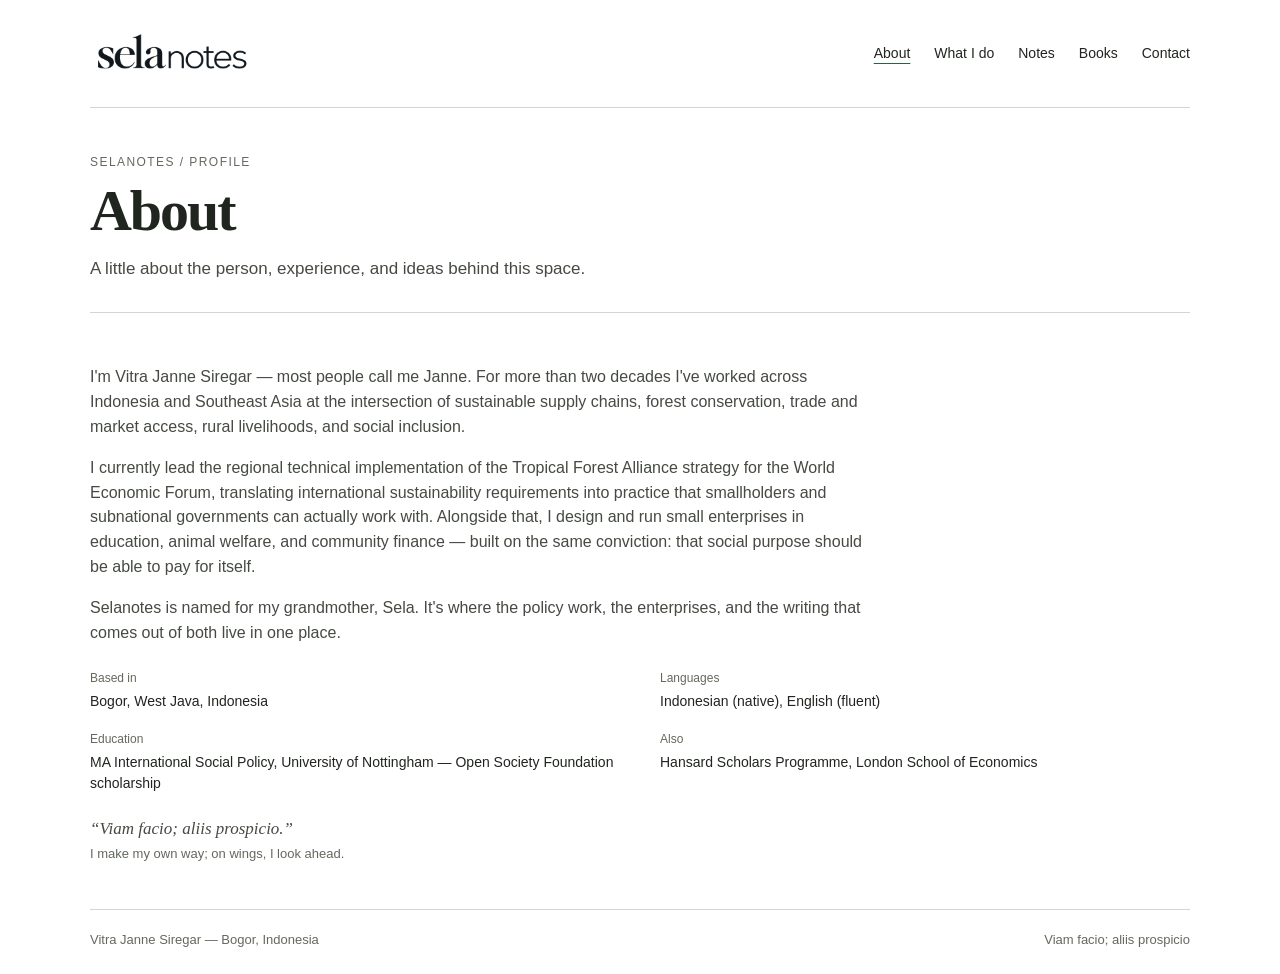
==== about.html @ a838366c "Add dedicated about page and shared styles" ====
<!doctype html>
<html lang="en">
<head><meta charset="utf-8" /><meta name="viewport" content="width=device-width, initial-scale=1" /><meta name="description" content="About Vitra Janne Siregar and the story behind Selanotes." /><title>About — Selanotes</title><link rel="stylesheet" href="site.css" /></head>
<body>
  <header class="site-header wrap"><a class="brand" href="index.html" aria-label="Selanotes home"><img src="assets/selanotes-logo.png" width="900" height="221" alt="Selanotes" /></a><nav aria-label="Main navigation"><a href="about.html" aria-current="page">About</a><a href="work.html">What I do</a><a href="notes.html">Notes</a><a href="books.html">Books</a><a href="contact.html">Contact</a></nav></header>
  <main>
    <header class="page-heading wrap"><p class="eyebrow">Selanotes / Profile</p><h1>About</h1><p class="page-intro">A little about the person, experience, and ideas behind this space.</p></header>
    <section class="content wrap">
      <p>I'm Vitra Janne Siregar — most people call me Janne. For more than two decades I've worked across Indonesia and Southeast Asia at the intersection of sustainable supply chains, forest conservation, trade and market access, rural livelihoods, and social inclusion.</p>
      <p>I currently lead the regional technical implementation of the Tropical Forest Alliance strategy for the World Economic Forum, translating international sustainability requirements into practice that smallholders and subnational governments can actually work with. Alongside that, I design and run small enterprises in education, animal welfare, and community finance — built on the same conviction: that social purpose should be able to pay for itself.</p>
      <p>Selanotes is named for my grandmother, Sela. It's where the policy work, the enterprises, and the writing that comes out of both live in one place.</p>
      <div class="bio-details">
        <div><span class="detail-label">Based in</span><div class="detail-value">Bogor, West Java, Indonesia</div></div>
        <div><span class="detail-label">Languages</span><div class="detail-value">Indonesian (native), English (fluent)</div></div>
        <div><span class="detail-label">Education</span><div class="detail-value">MA International Social Policy, University of Nottingham — Open Society Foundation scholarship</div></div>
        <div><span class="detail-label">Also</span><div class="detail-value">Hansard Scholars Programme, London School of Economics</div></div>
      </div>
      <p class="motto">“Viam facio; aliis prospicio.”<span class="motto-caption">I make my own way; on wings, I look ahead.</span></p>
    </section>
  </main>
  <footer class="site-footer wrap"><span>Vitra Janne Siregar — Bogor, Indonesia</span><span>Viam facio; aliis prospicio</span></footer>
</body>
</html>
---- site.css ----
:root {
  color-scheme: light;
  --paper: #fff;
  --soft: #f1f1ec;
  --ink: #20251f;
  --muted: #64695e;
  --rule: #d4d5ce;
  --forest: #315d48;
  --teal: #32766f;
  --rust: #87573e;
  --navy: #1d2944;
  --gold: #bd9148;
  --display: "Baskerville", "Palatino Linotype", "Book Antiqua", Georgia, serif;
}
* { box-sizing: border-box; }
html { scroll-behavior: smooth; }
body { margin: 0; color: var(--ink); background: var(--paper); font: 16px/1.55 Arial, Helvetica, sans-serif; -webkit-font-smoothing: antialiased; }
a { color: inherit; }
.wrap { width: min(100% - 48px, 1100px); margin-inline: auto; }
.site-header { min-height: 108px; display: flex; justify-content: space-between; align-items: center; gap: 28px; border-bottom: 1px solid var(--rule); }
.brand { display: inline-flex; width: 160px; flex: 0 0 auto; align-items: center; line-height: 0; }
.brand img { display: block; width: 100%; height: auto; }
nav { display: flex; flex-wrap: wrap; justify-content: flex-end; gap: 8px 24px; }
nav a { padding: 8px 0; font-size: 14px; text-decoration: none; }
nav a:hover, nav a[aria-current="page"] { text-decoration: underline; text-decoration-color: var(--forest); text-decoration-thickness: 1px; text-underline-offset: 5px; }
.page-heading { padding: 45px 0 30px; border-bottom: 1px solid var(--rule); }
.eyebrow { margin: 0 0 8px; color: var(--muted); font-size: 12px; letter-spacing: .12em; text-transform: uppercase; }
h1, h2, h3 { font-family: var(--display); font-weight: 600; }
h1 { max-width: 800px; margin: 0; font-size: clamp(36px, 5vw, 58px); letter-spacing: -.035em; line-height: 1.06; }
.page-intro { max-width: 740px; margin: 15px 0 0; color: #454a42; font-size: 17px; line-height: 1.55; }
.content { padding: 36px 0 48px; }
.content h2 { margin: 0 0 14px; font-size: 23px; }
.content h3 { margin: 0 0 7px; font-size: 18px; }
.content p { max-width: 780px; color: #454a42; }
.content p:last-child { margin-bottom: 0; }
.home-intro { padding: 49px 0 44px; border-bottom: 1px solid var(--rule); }
.location { margin: 0 0 14px; color: var(--muted); font-size: 13px; }
.home-intro h1 { max-width: 770px; }
.home-intro .page-intro { margin-top: 20px; }
.role { max-width: 760px; margin: 11px 0 0; color: var(--muted); font-size: 15px; }
.button { display: inline-block; margin-top: 22px; padding: 12px 17px; color: #fff; background: var(--ink); font-size: 14px; font-weight: 700; text-decoration: none; }
.button:hover { background: #3d493e; }
.teaser-grid { display: grid; grid-template-columns: repeat(3, minmax(0, 1fr)); gap: 22px; padding: 30px 0 42px; }
.teaser { padding-top: 14px; border-top: 1px solid var(--ink); }
.teaser h2 { margin: 0 0 7px; font-size: 20px; }
.teaser p { margin: 0; color: var(--muted); font-size: 14px; }
.text-link { display: inline-block; margin-top: 12px; font-size: 13px; font-weight: 700; text-decoration: none; }
.text-link:hover { text-decoration: underline; text-underline-offset: 3px; }
.bio-details { display: grid; grid-template-columns: repeat(2, minmax(0, 1fr)); gap: 18px 40px; margin-top: 24px; }
.detail-label { display: block; margin-bottom: 3px; color: var(--muted); font-size: 12px; }
.detail-value { font-size: 14px; line-height: 1.5; }
.motto { margin: 22px 0 0; color: #835a43; font-family: Georgia, serif; font-size: 17px; font-style: italic; }
.motto-caption { display: block; margin-top: 4px; color: var(--muted); font: normal 13px Arial, sans-serif; }
.pillar { border: 1px solid var(--ink); }
.pillar-card { padding: 19px 22px 18px; }
.pillar-card + .pillar-card { border-top: 1px solid var(--ink); }
.square { display: inline-block; width: 9px; height: 9px; margin: 0 8px 0 0; background: var(--forest); vertical-align: 1px; }
.pillar-card:nth-child(2) .square { background: var(--teal); }
.pillar-card:nth-child(3) .square { background: var(--rust); }
.pillar-card h2 { display: inline-block; margin: 0 0 7px; font-size: 20px; }
.pillar-card > p { max-width: 780px; margin: 0 0 13px; color: var(--muted); font-size: 14px; }
.project { padding: 11px 0 0; border-top: 1px solid var(--rule); }
.project + .project { margin-top: 11px; }
.project strong { display: block; font-size: 14px; }
.project span { display: block; margin-top: 2px; color: var(--muted); font-size: 13px; }
.notes-list { padding: 27px 0 34px; background: var(--soft); }
.note-group { margin: 0 0 23px; }
.note-group:last-child { margin-bottom: 0; }
.note-group h2 { display: flex; align-items: center; gap: 9px; margin: 0 0 4px; color: var(--muted); font: 700 12px Arial, sans-serif; letter-spacing: .06em; text-transform: uppercase; }
.note-group h2 .square { flex: 0 0 auto; margin: 0; }
.note-list { max-width: 760px; margin: 0; padding: 0; list-style: none; }
.note-list li { padding: 10px 0; border-bottom: 1px solid var(--rule); font-size: 15px; }
.note-list li:last-child { border-bottom: 0; }
.book-list { padding: 33px 0 42px; color: #f7f4ed; background: var(--navy); }
.book-list h2 { margin: 0; font-size: clamp(28px, 4vw, 38px); font-style: italic; font-weight: 400; }
.books-intro { margin: 13px 0 24px; color: #d2cfca; font: italic 17px Georgia, serif; }
.book-grid { display: grid; grid-template-columns: repeat(4, minmax(0, 1fr)); gap: 20px 0; }
.book { min-width: 0; padding: 0 14px; border-left: 1px solid var(--gold); }
.book:nth-child(4n + 1) { padding-left: 0; border-left: 0; }
.book-title { display: flex; min-height: 58px; align-items: center; justify-content: center; padding: 8px; border: 1px solid var(--gold); color: var(--gold); font: italic 15px/1.2 Georgia, serif; text-align: center; text-decoration: none; }
.book-title:hover { color: #fff; border-color: #fff; }
.book p { margin: 8px 0 0; color: #d2cfca; font-size: 12px; line-height: 1.45; }
.contact-note { max-width: 740px; padding: 22px 24px; border: 1px solid var(--rule); background: var(--soft); }
.contact-note p { margin: 0; }
.site-footer { display: flex; justify-content: space-between; gap: 20px; padding: 20px 0 24px; border-top: 1px solid var(--rule); color: var(--muted); font-size: 13px; }
@media (max-width: 700px) {
  .site-header { min-height: 0; display: block; padding: 24px 0 13px; }
  .brand { width: 132px; }
  nav { justify-content: flex-start; gap: 3px 17px; margin-top: 15px; }
  nav a { font-size: 13px; }
  .page-heading { padding: 36px 0 26px; }
  .page-intro { font-size: 15px; }
  .home-intro { padding: 37px 0 35px; }
  .teaser-grid { grid-template-columns: 1fr; gap: 20px; padding: 25px 0 32px; }
  .bio-details { grid-template-columns: 1fr; gap: 12px; }
  .pillar-card { padding: 16px 14px; }
  .book-grid { grid-template-columns: repeat(2, minmax(0, 1fr)); gap: 20px 0; }
  .book { padding: 0 10px; }
  .book:nth-child(4n + 1) { padding-left: 10px; border-left: 1px solid var(--gold); }
  .book:nth-child(2n + 1) { padding-left: 0; border-left: 0; }
  .site-footer { display: block; font-size: 12px; }
  .site-footer span { display: block; }
  .site-footer span + span { margin-top: 5px; }
}
@media (max-width: 360px) {
  .wrap { width: calc(100% - 28px); }
  nav { gap: 2px 12px; }
  nav a { font-size: 12px; }
  .book { padding-right: 7px; padding-left: 7px; }
  .book:nth-child(4n + 1) { padding-left: 7px; }
  .book:nth-child(2n + 1) { padding-left: 0; }
  .book-title { font-size: 13px; }
}
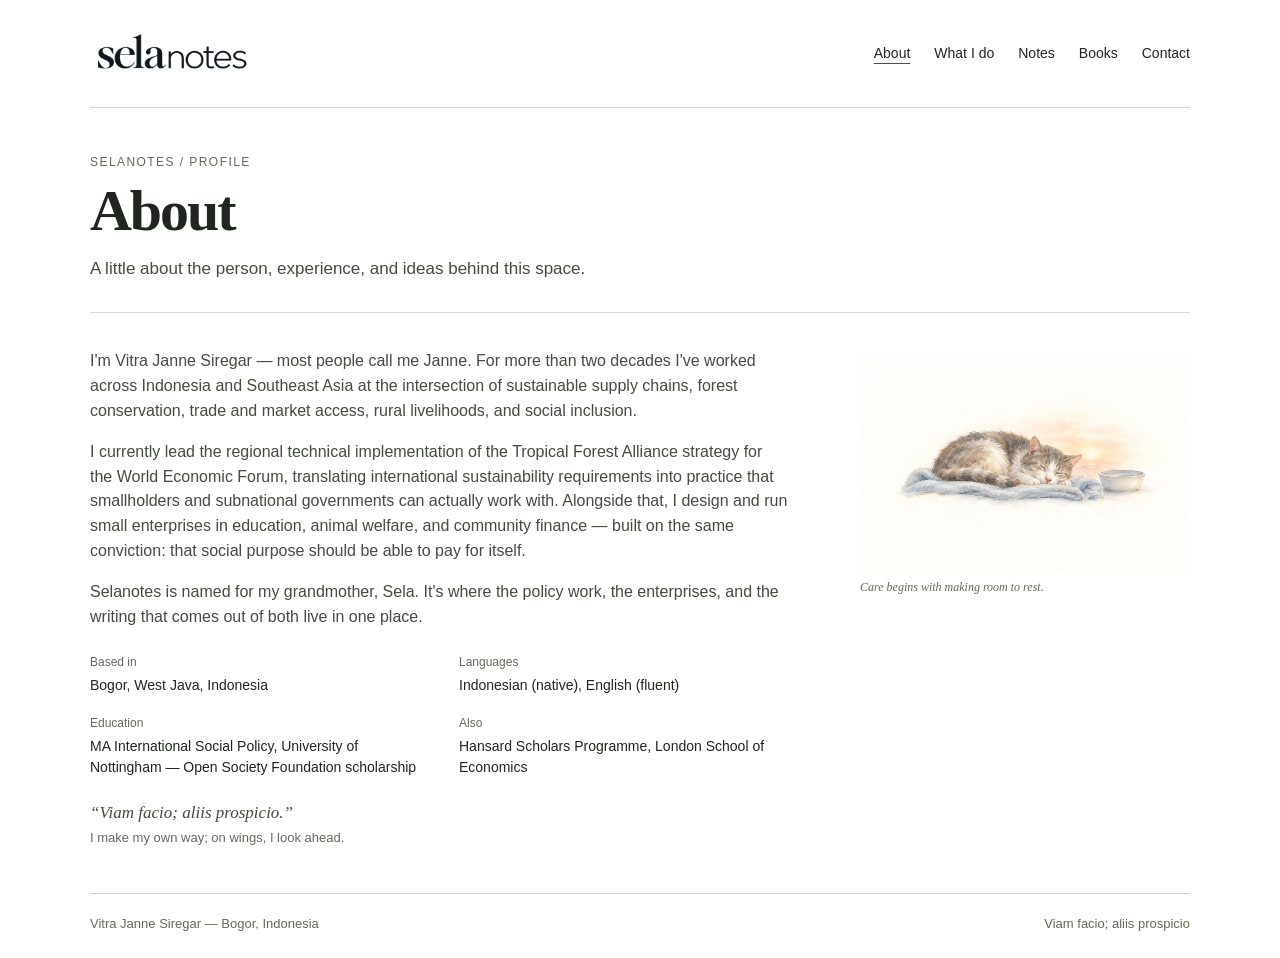
==== commit 6afebdb7: "Add editorial cat illustrations across Selanotes" ====
--- a/about.html
+++ b/about.html
@@ -5,7 +5,8 @@
   <header class="site-header wrap"><a class="brand" href="index.html" aria-label="Selanotes home"><img src="assets/selanotes-logo.png" width="900" height="221" alt="Selanotes" /></a><nav aria-label="Main navigation"><a href="about.html" aria-current="page">About</a><a href="work.html">What I do</a><a href="notes.html">Notes</a><a href="books.html">Books</a><a href="contact.html">Contact</a></nav></header>
   <main>
     <header class="page-heading wrap"><p class="eyebrow">Selanotes / Profile</p><h1>About</h1><p class="page-intro">A little about the person, experience, and ideas behind this space.</p></header>
-    <section class="content wrap">
+    <section class="content wrap about-layout">
+      <div class="about-copy">
       <p>I'm Vitra Janne Siregar — most people call me Janne. For more than two decades I've worked across Indonesia and Southeast Asia at the intersection of sustainable supply chains, forest conservation, trade and market access, rural livelihoods, and social inclusion.</p>
       <p>I currently lead the regional technical implementation of the Tropical Forest Alliance strategy for the World Economic Forum, translating international sustainability requirements into practice that smallholders and subnational governments can actually work with. Alongside that, I design and run small enterprises in education, animal welfare, and community finance — built on the same conviction: that social purpose should be able to pay for itself.</p>
       <p>Selanotes is named for my grandmother, Sela. It's where the policy work, the enterprises, and the writing that comes out of both live in one place.</p>
@@ -16,6 +17,8 @@
         <div><span class="detail-label">Also</span><div class="detail-value">Hansard Scholars Programme, London School of Economics</div></div>
       </div>
       <p class="motto">“Viam facio; aliis prospicio.”<span class="motto-caption">I make my own way; on wings, I look ahead.</span></p>
+      </div>
+      <figure class="about-art"><img src="assets/illustrations/resting-cat.webp" width="1280" height="853" loading="lazy" alt="A cat resting in a patch of warm light beside a water bowl." /><figcaption>Care begins with making room to rest.</figcaption></figure>
     </section>
   </main>
   <footer class="site-footer wrap"><span>Vitra Janne Siregar — Bogor, Indonesia</span><span>Viam facio; aliis prospicio</span></footer>
--- a/site.css
+++ b/site.css
@@ -111,3 +111,40 @@
   .book:nth-child(2n + 1) { padding-left: 0; }
   .book-title { font-size: 13px; }
 }
+
+/* Editorial illustration system */
+.home-intro { display: grid; grid-template-columns: minmax(0, 1.05fr) minmax(300px, .95fr); align-items: center; gap: clamp(28px, 6vw, 72px); padding-block: 40px 44px; }
+.home-copy { padding-block: 8px; }
+.home-art, .about-art, .work-feature figure, .notes-illustrations figure { margin: 0; }
+.home-art img, .about-art img, .work-feature img, .notes-illustrations img { display: block; width: 100%; height: auto; }
+.home-art img { mix-blend-mode: multiply; }
+.home-art figcaption, .about-art figcaption, .notes-illustrations figcaption { margin-top: 5px; color: var(--muted); font: italic 12px/1.45 Georgia, serif; }
+.about-layout { display: grid; grid-template-columns: minmax(0, 1fr) minmax(260px, 330px); align-items: start; gap: clamp(28px, 6vw, 72px); }
+.about-copy > p:first-child { margin-top: 0; }
+.about-art { position: sticky; top: 24px; padding-top: 5px; }
+.about-art img { mix-blend-mode: multiply; }
+.work-feature { display: grid; grid-template-columns: minmax(250px, .8fr) minmax(0, 1.2fr); align-items: center; gap: clamp(28px, 7vw, 90px); padding-block: 8px 25px; border-bottom: 1px solid var(--rule); }
+.work-feature figure { max-width: 390px; }
+.work-feature img { mix-blend-mode: multiply; }
+.work-feature p { max-width: 510px; margin: 0; color: var(--muted); font: italic clamp(18px, 2.3vw, 25px)/1.45 var(--display); }
+.notes-illustrations { display: grid; grid-template-columns: repeat(2, minmax(0, 1fr)); gap: clamp(20px, 5vw, 58px); padding-block: 24px 27px; }
+.notes-illustrations figure { overflow: hidden; }
+.notes-illustrations img { aspect-ratio: 1.5; object-fit: contain; mix-blend-mode: multiply; }
+.notes-list { padding-block: 34px 40px; }
+@media (max-width: 700px) {
+  .home-intro { grid-template-columns: 1fr; gap: 18px; padding-block: 33px; }
+  .home-art { width: min(100%, 480px); margin-inline: auto; }
+  .about-layout { grid-template-columns: 1fr; gap: 16px; }
+  .about-art { position: static; width: min(100%, 420px); margin: 0 auto; }
+  .work-feature { grid-template-columns: 1fr; gap: 4px; padding-block: 2px 22px; }
+  .work-feature figure { width: min(100%, 400px); margin-inline: auto; }
+  .work-feature p { max-width: none; }
+  .notes-illustrations { gap: 14px; padding-block: 14px 20px; }
+  .notes-illustrations figcaption { font-size: 11px; }
+}
+@media (max-width: 440px) {
+  .notes-illustrations { grid-template-columns: 1fr; gap: 12px; }
+  .notes-illustrations figure { display: grid; grid-template-columns: minmax(110px, .85fr) minmax(0, 1fr); align-items: center; gap: 12px; }
+  .notes-illustrations img { aspect-ratio: 1.4; }
+  .notes-illustrations figcaption { margin-top: 0; }
+}
